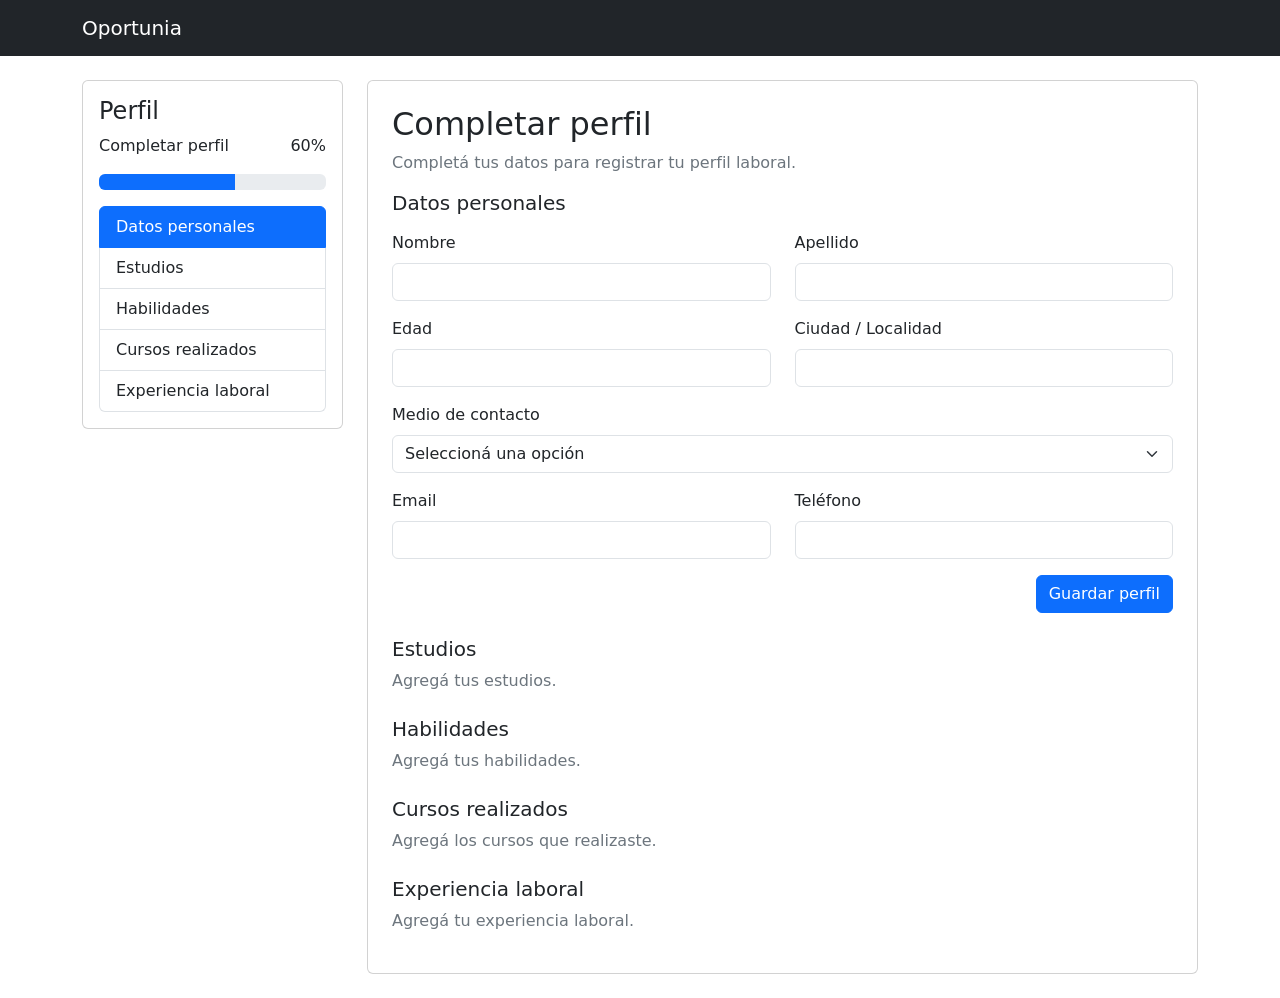
==== perfil laboral/index.html @ 89286ddc "Creo la estructura del perfil laboral" ====
<!DOCTYPE html>
<html lang="es">
<head>
    <meta charset="UTF-8">
    <meta name="viewport" content="width=device-width, initial-scale=1.0">
    <title>Oportunia - Perfil Laboral</title>

    <link href="https://cdn.jsdelivr.net/npm/bootstrap@5.3.8/dist/css/bootstrap.min.css" rel="stylesheet">

    <link rel="stylesheet" href="style.css">
</head>
<body>

    <nav class="navbar navbar-dark bg-dark">
        <div class="container">
            <a class="navbar-brand" href="#">Oportunia</a>
        </div>
    </nav>

    <main class="container py-4">
        <div class="row">
            <div class="col-md-4 col-lg-3 mb-4">
                <div class="card">
                    <div class="card-body">
                        <h4>Perfil</h4>

                        <div class="d-flex justify-content-between">
                            <span>Completar perfil</span>
                            <span>60%</span>
                        </div>

                        <div class="progress my-3">
                            <div class="progress-bar" style="width: 60%;"></div>
                        </div>

                        <div class="list-group">
                            <a href="#datos" class="list-group-item list-group-item-action active">
                                Datos personales
                            </a>
                            <a href="#estudios" class="list-group-item list-group-item-action">
                                Estudios
                            </a>
                            <a href="#habilidades" class="list-group-item list-group-item-action">
                                Habilidades
                            </a>
                            <a href="#cursos" class="list-group-item list-group-item-action">
                                Cursos realizados
                            </a>
                            <a href="#experiencia" class="list-group-item list-group-item-action">
                                Experiencia laboral
                            </a>
                        </div>
                    </div>
                </div>
            </div>

            <div class="col-md-8 col-lg-9">
                <div class="card">
                    <div class="card-body p-4">

                        <h2>Completar perfil</h2>
                        <p class="text-secondary">
                            Completá tus datos para registrar tu perfil laboral.
                        </p>

                        <form id="formularioPerfil">

                            <h5 id="datos" class="mb-3">Datos personales</h5>

                            <div class="row">
                                <div class="col-md-6 mb-3">
                                    <label for="nombre" class="form-label">Nombre</label>
                                    <input type="text" class="form-control" id="nombre" required>
                                </div>

                                <div class="col-md-6 mb-3">
                                    <label for="apellido" class="form-label">Apellido</label>
                                    <input type="text" class="form-control" id="apellido" required>
                                </div>

                                <div class="col-md-6 mb-3">
                                    <label for="edad" class="form-label">Edad</label>
                                    <input type="number" class="form-control" id="edad" min="1" max="120" required>
                                </div>

                                <div class="col-md-6 mb-3">
                                    <label for="ciudad" class="form-label">Ciudad / Localidad</label>
                                    <input type="text" class="form-control" id="ciudad" required>
                                </div>

                                <div class="col-md-12 mb-3">
                                    <label for="contacto" class="form-label">Medio de contacto</label>
                                    <select class="form-select" id="contacto" required>
                                        <option value="">Seleccioná una opción</option>
                                        <option value="email">Email</option>
                                        <option value="telefono">Teléfono</option>
                                        <option value="ambos">Ambos</option>
                                    </select>
                                </div>

                                <div class="col-md-6 mb-3">
                                    <label for="email" class="form-label">Email</label>
                                    <input type="email" class="form-control" id="email" required>
                                </div>

                                <div class="col-md-6 mb-3">
                                    <label for="telefono" class="form-label">Teléfono</label>
                                    <input type="tel" class="form-control" id="telefono">
                                </div>
                            </div>

                            <div class="text-end">
                                <button type="submit" class="btn btn-primary">
                                    Guardar perfil
                                </button>
                            </div>

                            <p id="mensaje" class="mt-3"></p>
                        </form>

                        <div id="estudios" class="mt-4">
                            <h5>Estudios</h5>
                            <p class="text-secondary">Agregá tus estudios.</p>
                        </div>

                        <div id="habilidades" class="mt-4">
                            <h5>Habilidades</h5>
                            <p class="text-secondary">Agregá tus habilidades.</p>
                        </div>

                        <div id="cursos" class="mt-4">
                            <h5>Cursos realizados</h5>
                            <p class="text-secondary">Agregá los cursos que realizaste.</p>
                        </div>

                        <div id="experiencia" class="mt-4">
                            <h5>Experiencia laboral</h5>
                            <p class="text-secondary">Agregá tu experiencia laboral.</p>
                        </div>

                    </div>
                </div>
            </div>
        </div>
    </main>

    <script src="script.js"></script>
</body>
</html>
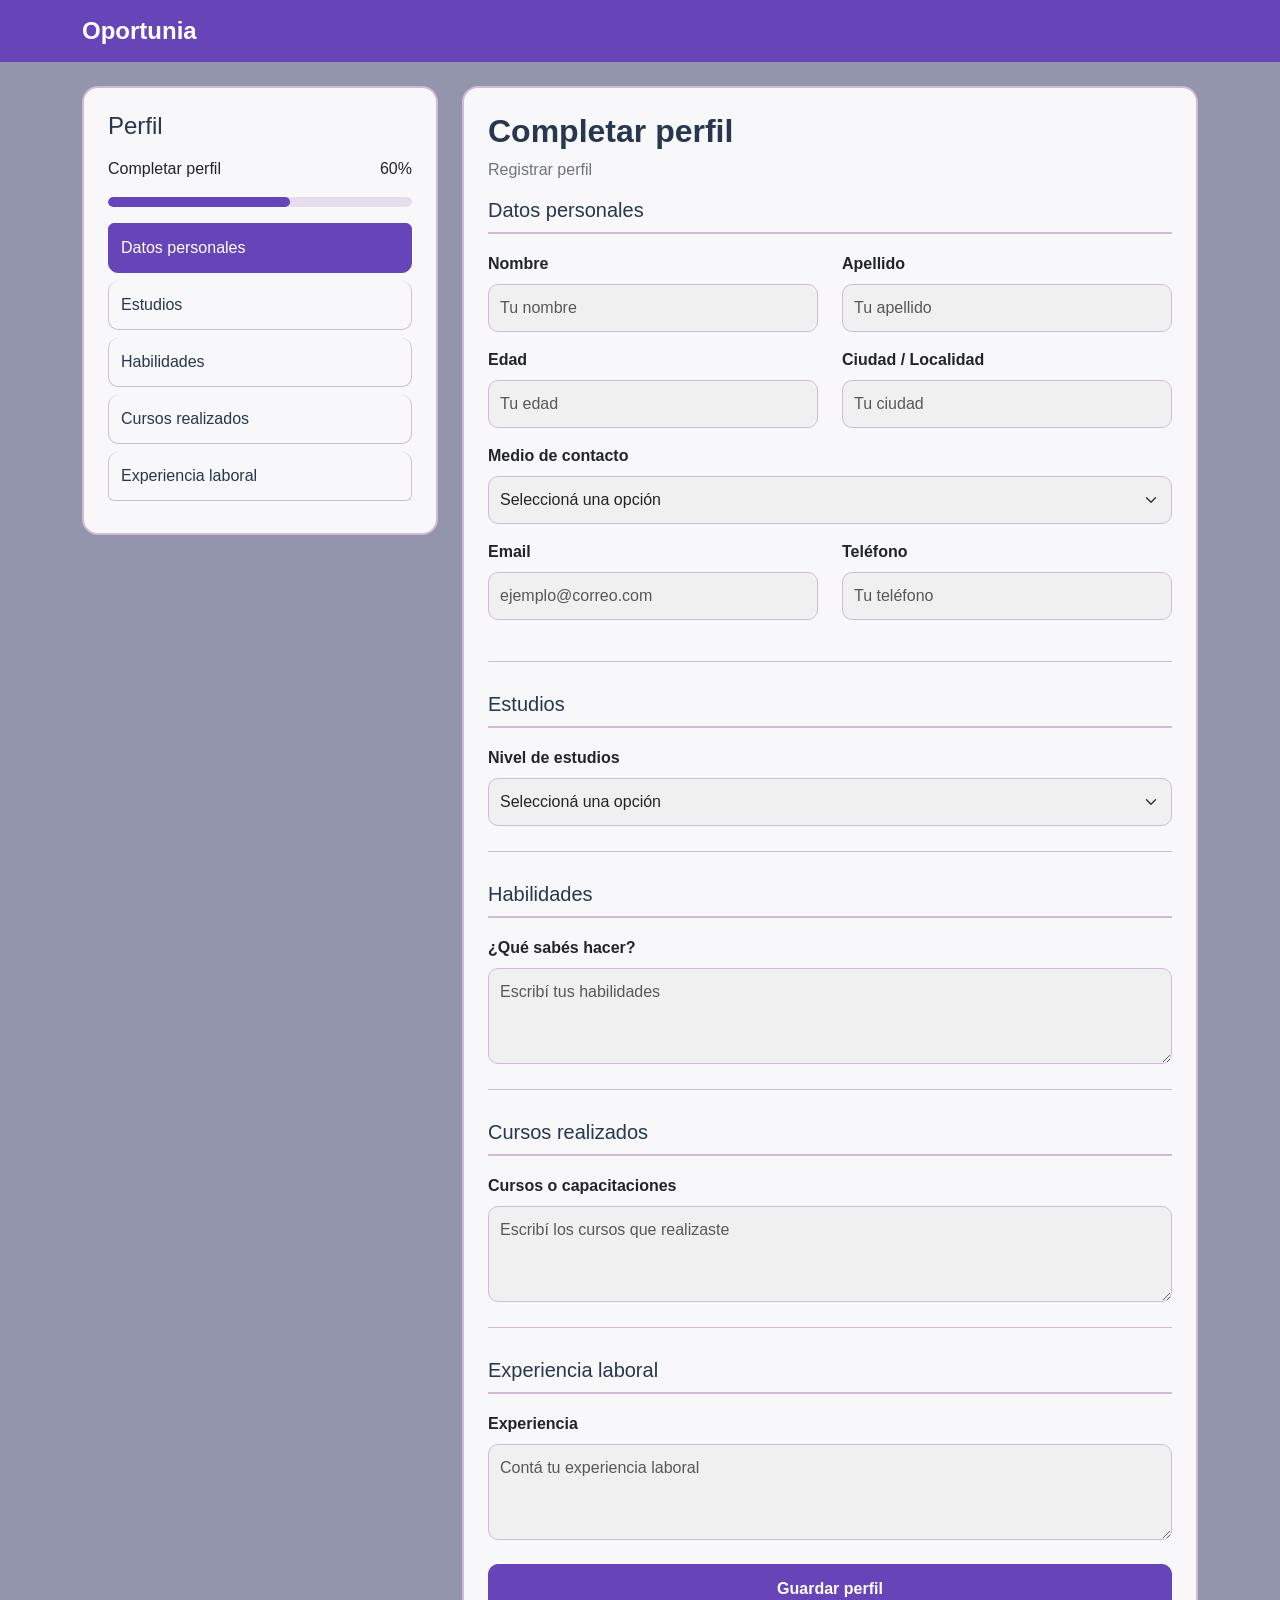
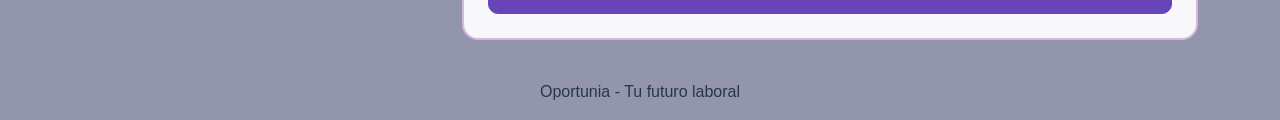
==== commit 24e52dac: "Actualizo el perfil laboral" ====
--- a/perfil laboral/index.html
+++ b/perfil laboral/index.html
@@ -1,30 +1,40 @@
+
 <!DOCTYPE html>
 <html lang="es">
 <head>
     <meta charset="UTF-8">
     <meta name="viewport" content="width=device-width, initial-scale=1.0">
+
     <title>Oportunia - Perfil Laboral</title>
 
+    <!-- Bootstrap -->
     <link href="https://cdn.jsdelivr.net/npm/bootstrap@5.3.8/dist/css/bootstrap.min.css" rel="stylesheet">
 
+    <!-- Estilos propios -->
     <link rel="stylesheet" href="style.css">
 </head>
+
 <body>
 
-    <nav class="navbar navbar-dark bg-dark">
+    <!-- Barra de navegacion -->
+    <nav class="navbar navbar-dark">
         <div class="container">
             <a class="navbar-brand" href="#">Oportunia</a>
         </div>
     </nav>
 
+    <!-- Contenido principal -->
     <main class="container py-4">
-        <div class="row">
-            <div class="col-md-4 col-lg-3 mb-4">
-                <div class="card">
-                    <div class="card-body">
+        <div class="row g-4">
+
+            <!-- Menu del perfil -->
+            <div class="col-12 col-lg-4">
+                <div class="card perfil-card">
+                    <div class="card-body p-4">
+
                         <h4>Perfil</h4>
 
-                        <div class="d-flex justify-content-between">
+                        <div class="d-flex justify-content-between mt-3">
                             <span>Completar perfil</span>
                             <span>60%</span>
                         </div>
@@ -37,58 +47,71 @@
                             <a href="#datos" class="list-group-item list-group-item-action active">
                                 Datos personales
                             </a>
+
                             <a href="#estudios" class="list-group-item list-group-item-action">
                                 Estudios
                             </a>
+
                             <a href="#habilidades" class="list-group-item list-group-item-action">
                                 Habilidades
                             </a>
+
                             <a href="#cursos" class="list-group-item list-group-item-action">
                                 Cursos realizados
                             </a>
+
                             <a href="#experiencia" class="list-group-item list-group-item-action">
                                 Experiencia laboral
                             </a>
                         </div>
+
                     </div>
                 </div>
             </div>
 
-            <div class="col-md-8 col-lg-9">
-                <div class="card">
+            <!-- Formulario -->
+            <div class="col-12 col-lg-8">
+                <div class="card formulario-card">
                     <div class="card-body p-4">
 
                         <h2>Completar perfil</h2>
-                        <p class="text-secondary">
-                            Completá tus datos para registrar tu perfil laboral.
-                        </p>
+                        <p class="text-secondary">Registrar perfil</p>
 
                         <form id="formularioPerfil">
 
-                            <h5 id="datos" class="mb-3">Datos personales</h5>
+                            <!-- Datos personales -->
+                            <h5 id="datos" class="titulo-seccion">
+                                Datos personales
+                            </h5>
 
                             <div class="row">
-                                <div class="col-md-6 mb-3">
+
+                                <div class="col-12 col-md-6 mb-3">
                                     <label for="nombre" class="form-label">Nombre</label>
-                                    <input type="text" class="form-control" id="nombre" required>
-                                </div>
-
-                                <div class="col-md-6 mb-3">
+                                    <input type="text" class="form-control"
+                                        id="nombre" placeholder="Tu nombre" required>
+                                </div>
+
+                                <div class="col-12 col-md-6 mb-3">
                                     <label for="apellido" class="form-label">Apellido</label>
-                                    <input type="text" class="form-control" id="apellido" required>
-                                </div>
-
-                                <div class="col-md-6 mb-3">
+                                    <input type="text" class="form-control"
+                                        id="apellido" placeholder="Tu apellido" required>
+                                </div>
+
+                                <div class="col-12 col-md-6 mb-3">
                                     <label for="edad" class="form-label">Edad</label>
-                                    <input type="number" class="form-control" id="edad" min="1" max="120" required>
-                                </div>
-
-                                <div class="col-md-6 mb-3">
+                                    <input type="number" class="form-control"
+                                        id="edad" min="1" max="120"
+                                        placeholder="Tu edad" required>
+                                </div>
+
+                                <div class="col-12 col-md-6 mb-3">
                                     <label for="ciudad" class="form-label">Ciudad / Localidad</label>
-                                    <input type="text" class="form-control" id="ciudad" required>
-                                </div>
-
-                                <div class="col-md-12 mb-3">
+                                    <input type="text" class="form-control"
+                                        id="ciudad" placeholder="Tu ciudad" required>
+                                </div>
+
+                                <div class="col-12 mb-3">
                                     <label for="contacto" class="form-label">Medio de contacto</label>
                                     <select class="form-select" id="contacto" required>
                                         <option value="">Seleccioná una opción</option>
@@ -98,52 +121,90 @@
                                     </select>
                                 </div>
 
-                                <div class="col-md-6 mb-3">
+                                <div class="col-12 col-md-6 mb-3">
                                     <label for="email" class="form-label">Email</label>
-                                    <input type="email" class="form-control" id="email" required>
-                                </div>
-
-                                <div class="col-md-6 mb-3">
+                                    <input type="email" class="form-control"
+                                        id="email" placeholder="ejemplo@correo.com" required>
+                                </div>
+
+                                <div class="col-12 col-md-6 mb-3">
                                     <label for="telefono" class="form-label">Teléfono</label>
-                                    <input type="tel" class="form-control" id="telefono">
-                                </div>
+                                    <input type="tel" class="form-control"
+                                        id="telefono" placeholder="Tu teléfono">
+                                </div>
+
                             </div>
 
-                            <div class="text-end">
-                                <button type="submit" class="btn btn-primary">
-                                    Guardar perfil
-                                </button>
-                            </div>
-
-                            <p id="mensaje" class="mt-3"></p>
+                            <!-- Estudios -->
+                            <section id="estudios" class="seccion-extra">
+                                <h5 class="titulo-seccion">Estudios</h5>
+
+                                <label for="nivelEstudios" class="form-label">
+                                    Nivel de estudios
+                                </label>
+
+                                <select id="nivelEstudios" class="form-select">
+                                    <option value="">Seleccioná una opción</option>
+                                    <option>Primario</option>
+                                    <option>Secundario</option>
+                                    <option>Terciario</option>
+                                    <option>Universitario</option>
+                                    <option>Otro</option>
+                                </select>
+                            </section>
+
+                            <!-- Habilidades -->
+                            <section id="habilidades" class="seccion-extra">
+                                <h5 class="titulo-seccion">Habilidades</h5>
+
+                                <label for="habilidadesTexto" class="form-label">
+                                    ¿Qué sabés hacer?
+                                </label>
+
+                                <textarea id="habilidadesTexto" class="form-control"
+                                    rows="3" placeholder="Escribí tus habilidades"></textarea>
+                            </section>
+
+                            <!-- Cursos realizados -->
+                            <section id="cursos" class="seccion-extra">
+                                <h5 class="titulo-seccion">Cursos realizados</h5>
+
+                                <label for="cursosTexto" class="form-label">
+                                    Cursos o capacitaciones
+                                </label>
+
+                                <textarea id="cursosTexto" class="form-control"
+                                    rows="3" placeholder="Escribí los cursos que realizaste"></textarea>
+                            </section>
+
+                            <!-- Experiencia laboral -->
+                            <section id="experiencia" class="seccion-extra">
+                                <h5 class="titulo-seccion">Experiencia laboral</h5>
+
+                                <label for="experienciaTexto" class="form-label">
+                                    Experiencia
+                                </label>
+
+                                <textarea id="experienciaTexto" class="form-control"
+                                    rows="3" placeholder="Contá tu experiencia laboral"></textarea>
+                            </section>
+
+                            <button type="submit" class="btn btn-primary w-100 mt-4">
+                                Guardar perfil
+                            </button>
+
                         </form>
-
-                        <div id="estudios" class="mt-4">
-                            <h5>Estudios</h5>
-                            <p class="text-secondary">Agregá tus estudios.</p>
-                        </div>
-
-                        <div id="habilidades" class="mt-4">
-                            <h5>Habilidades</h5>
-                            <p class="text-secondary">Agregá tus habilidades.</p>
-                        </div>
-
-                        <div id="cursos" class="mt-4">
-                            <h5>Cursos realizados</h5>
-                            <p class="text-secondary">Agregá los cursos que realizaste.</p>
-                        </div>
-
-                        <div id="experiencia" class="mt-4">
-                            <h5>Experiencia laboral</h5>
-                            <p class="text-secondary">Agregá tu experiencia laboral.</p>
-                        </div>
 
                     </div>
                 </div>
             </div>
+
         </div>
     </main>
 
-    <script src="script.js"></script>
+    <footer class="text-center py-3">
+        <p class="mb-0">Oportunia - Tu futuro laboral</p>
+    </footer>
+
 </body>
-</html>+</html>
--- a/perfil laboral/style.css
+++ b/perfil laboral/style.css
@@ -0,0 +1,123 @@
+body {
+    background-color: #9295AC;
+    font-family: Arial, sans-serif;
+    color: #26374F;
+}
+
+.navbar {
+    background-color: #6745B8;
+}
+
+.navbar-brand {
+    font-size: 24px;
+    font-weight: bold;
+}
+
+.card {
+    background-color: #F8F7FA;
+    border: 2px solid #D5B9D9;
+    border-radius: 16px;
+}
+
+h2,
+h4,
+h5 {
+    color: #26374F;
+}
+
+h2 {
+    font-weight: bold;
+    margin-bottom: 8px;
+}
+
+.titulo-seccion {
+    margin-top: 15px;
+    margin-bottom: 18px;
+    padding-bottom: 10px;
+    border-bottom: 2px solid #D5B9D9;
+}
+
+.progress {
+    height: 10px;
+    background-color: #E5DDEB;
+    border-radius: 10px;
+}
+
+.progress-bar {
+    background-color: #6745B8;
+    border-radius: 10px;
+}
+
+.list-group-item {
+    background-color: #F8F7FA;
+    color: #26374F;
+    border: 1px solid #D5B9D9;
+    border-radius: 10px;
+    margin-bottom: 8px;
+    padding: 12px;
+}
+
+.list-group-item.active {
+    background-color: #6745B8;
+    border-color: #6745B8;
+}
+
+.form-control,
+.form-select {
+    background-color: #F0F0F0;
+    border: 1px solid #D5B9D9;
+    border-radius: 10px;
+    padding: 11px;
+}
+
+.form-control:focus,
+.form-select:focus {
+    border-color: #6745B8;
+    box-shadow: 0 0 0 3px rgba(103, 69, 184, 0.15);
+}
+
+.form-label {
+    font-weight: 600;
+}
+
+.seccion-extra {
+    margin-top: 25px;
+    padding-top: 15px;
+    border-top: 1px solid #D5B9D9;
+}
+
+.btn-primary {
+    background-color: #6745B8;
+    border-color: #6745B8;
+    border-radius: 10px;
+    padding: 12px;
+    font-weight: bold;
+}
+
+.btn-primary:hover {
+    background-color: #503394;
+    border-color: #503394;
+}
+
+footer {
+    color: #26374F;
+}
+
+@media (max-width: 576px) {
+    main.container {
+        padding-left: 12px;
+        padding-right: 12px;
+    }
+
+    .card-body {
+        padding: 20px !important;
+    }
+
+    h2 {
+        font-size: 24px;
+    }
+
+    .navbar-brand {
+        font-size: 22px;
+    }
+}
